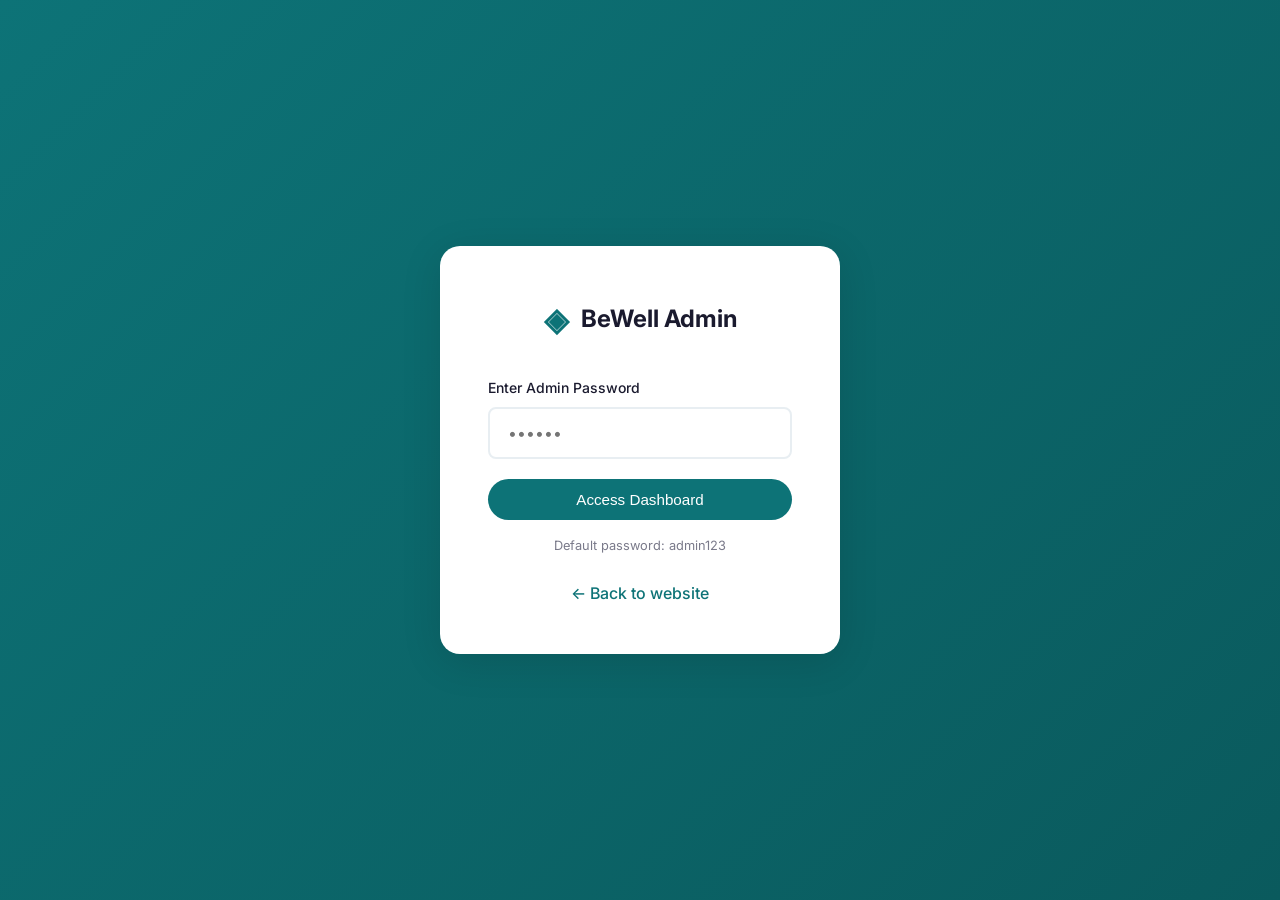
==== admin.html @ e69f6007 "Initial commit - BeWell website with events system" ====
<!DOCTYPE html>
<html lang="en">
<head>
    <meta charset="UTF-8">
    <meta name="viewport" content="width=device-width, initial-scale=1.0">
    <title>Admin | Event Manager - BeWell</title>
    <link rel="preconnect" href="https://fonts.googleapis.com">
    <link rel="preconnect" href="https://fonts.gstatic.com" crossorigin>
    <link href="https://fonts.googleapis.com/css2?family=Inter:wght@300;400;500;600;700&family=Playfair+Display:wght@400;500;600;700&display=swap" rel="stylesheet">
    <link rel="stylesheet" href="styles.css">
    <link rel="stylesheet" href="admin.css">
</head>
<body class="admin-body">
    <!-- Admin Login -->
    <div id="loginScreen" class="login-screen">
        <div class="login-container">
            <div class="login-logo">
                <span class="logo-icon">◈</span>
                <span class="logo-text">BeWell Admin</span>
            </div>
            <form id="loginForm" class="login-form">
                <div class="form-group">
                    <label for="adminPassword">Enter Admin Password</label>
                    <input type="password" id="adminPassword" name="password" placeholder="••••••" required>
                </div>
                <button type="submit" class="btn-primary btn-full">Access Dashboard</button>
            </form>
            <p class="login-hint">Default password: admin123</p>
            <a href="index.html" class="back-link">← Back to website</a>
        </div>
    </div>

    <!-- Admin Dashboard -->
    <div id="adminDashboard" class="admin-dashboard" style="display: none;">
        <!-- Admin Sidebar -->
        <aside class="admin-sidebar">
            <div class="admin-sidebar-header">
                <a href="index.html" class="admin-logo">
                    <span class="logo-icon">◈</span>
                    <span>BeWell Admin</span>
                </a>
            </div>
            <nav class="admin-nav">
                <a href="#" class="admin-nav-item active" data-section="events">
                    <span class="nav-icon">📅</span>
                    Events
                </a>
                <a href="#" class="admin-nav-item" data-section="bookings">
                    <span class="nav-icon">🎫</span>
                    Bookings
                </a>
                <a href="#" class="admin-nav-item" data-section="analytics">
                    <span class="nav-icon">📊</span>
                    Analytics
                </a>
                <a href="#" class="admin-nav-item" data-section="settings">
                    <span class="nav-icon">⚙️</span>
                    Settings
                </a>
            </nav>
            <div class="admin-sidebar-footer">
                <button id="logoutBtn" class="btn-logout">
                    <span>🚪</span> Logout
                </button>
            </div>
        </aside>

        <!-- Admin Main Content -->
        <main class="admin-main">
            <!-- Top Bar -->
            <header class="admin-header">
                <h1 id="pageTitle">Event Management</h1>
                <div class="admin-actions">
                    <a href="events.html" target="_blank" class="btn-secondary">View Public Events Page</a>
                    <button id="createEventBtn" class="btn-primary">+ Create New Event</button>
                </div>
            </header>

            <!-- Events Section -->
            <section id="eventsSection" class="admin-section active">
                <!-- Stats Cards -->
                <div class="admin-stats">
                    <div class="stat-card">
                        <span class="stat-label">Total Events</span>
                        <span id="totalEvents" class="stat-value">0</span>
                    </div>
                    <div class="stat-card">
                        <span class="stat-label">Active Events</span>
                        <span id="activeEvents" class="stat-value">0</span>
                    </div>
                    <div class="stat-card">
                        <span class="stat-label">Sold Out</span>
                        <span id="soldOutEvents" class="stat-value">0</span>
                    </div>
                    <div class="stat-card">
                        <span class="stat-label">Total Bookings</span>
                        <span id="totalBookings" class="stat-value">0</span>
                    </div>
                </div>

                <!-- Events Filter -->
                <div class="admin-filter-bar">
                    <div class="filter-group">
                        <select id="adminEventFilter">
                            <option value="all">All Events</option>
                            <option value="active">Active</option>
                            <option value="sold-out">Sold Out</option>
                            <option value="cancelled">Cancelled</option>
                        </select>
                    </div>
                    <div class="search-group">
                        <input type="text" id="adminEventSearch" placeholder="Search events...">
                    </div>
                </div>

                <!-- Events Table -->
                <div class="admin-table-container">
                    <table class="admin-table">
                        <thead>
                            <tr>
                                <th>Event</th>
                                <th>Date</th>
                                <th>Price</th>
                                <th>Spots</th>
                                <th>Status</th>
                                <th>Actions</th>
                            </tr>
                        </thead>
                        <tbody id="eventsTableBody">
                            <!-- Events loaded dynamically -->
                        </tbody>
                    </table>
                </div>
            </section>

            <!-- Bookings Section -->
            <section id="bookingsSection" class="admin-section">
                <div class="admin-table-container">
                    <table class="admin-table">
                        <thead>
                            <tr>
                                <th>Name</th>
                                <th>Event</th>
                                <th>Date</th>
                                <th>Spots</th>
                                <th>Contact</th>
                                <th>Status</th>
                            </tr>
                        </thead>
                        <tbody id="bookingsTableBody">
                            <tr>
                                <td colspan="6" class="empty-state">No bookings yet</td>
                            </tr>
                        </tbody>
                    </table>
                </div>
            </section>

            <!-- Analytics Section -->
            <section id="analyticsSection" class="admin-section">
                <div class="analytics-grid">
                    <div class="analytics-card">
                        <h3>Events by Month</h3>
                        <div id="monthlyChart" class="chart-placeholder">
                            <div class="bar-chart">
                                <div class="bar" style="height: 40%"><span>Mar</span></div>
                                <div class="bar" style="height: 70%"><span>Apr</span></div>
                                <div class="bar" style="height: 30%"><span>May</span></div>
                                <div class="bar" style="height: 50%"><span>Jun</span></div>
                            </div>
                        </div>
                    </div>
                    <div class="analytics-card">
                        <h3>Popular Event Types</h3>
                        <div class="popular-types">
                            <div class="type-item">
                                <span class="type-name">Workshops</span>
                                <span class="type-bar" style="width: 75%"></span>
                                <span class="type-value">75%</span>
                            </div>
                            <div class="type-item">
                                <span class="type-name">Ice Bath</span>
                                <span class="type-bar" style="width: 60%"></span>
                                <span class="type-value">60%</span>
                            </div>
                            <div class="type-item">
                                <span class="type-name">Corporate</span>
                                <span class="type-bar" style="width: 40%"></span>
                                <span class="type-value">40%</span>
                            </div>
                            <div class="type-item">
                                <span class="type-name">Breathwork</span>
                                <span class="type-bar" style="width: 55%"></span>
                                <span class="type-value">55%</span>
                            </div>
                        </div>
                    </div>
                </div>
            </section>

            <!-- Settings Section -->
            <section id="settingsSection" class="admin-section">
                <div class="settings-form">
                    <h3>Admin Settings</h3>
                    <div class="form-group">
                        <label for="adminEmail">Notification Email</label>
                        <input type="email" id="adminEmail" value="terry@bewell.com">
                    </div>
                    <div class="form-group">
                        <label for="newPassword">Change Password</label>
                        <input type="password" id="newPassword" placeholder="Enter new password">
                    </div>
                    <div class="form-group">
                        <label class="checkbox-label">
                            <input type="checkbox" checked>
                            Email notifications for new bookings
                        </label>
                    </div>
                    <div class="form-group">
                        <label class="checkbox-label">
                            <input type="checkbox" checked>
                            Email notifications when event sells out
                        </label>
                    </div>
                    <button class="btn-primary">Save Settings</button>
                </div>
            </section>
        </main>
    </div>

    <!-- Create/Edit Event Modal -->
    <div id="eventModal" class="modal admin-modal">
        <div class="modal-content modal-xlarge">
            <div class="modal-header">
                <h2 id="modalTitle">Create New Event</h2>
                <button class="modal-close" onclick="closeEventModal()">&times;</button>
            </div>
            <form id="eventForm" class="event-form">
                <input type="hidden" id="eventId" name="eventId">
                
                <div class="form-grid">
                    <div class="form-col">
                        <div class="form-group">
                            <label for="eventTitle">Event Title *</label>
                            <input type="text" id="eventTitle" name="title" required placeholder="e.g., Wim Hof Method Workshop">
                        </div>
                        
                        <div class="form-row">
                            <div class="form-group">
                                <label for="eventDateInput">Date *</label>
                                <input type="date" id="eventDateInput" name="date" required>
                            </div>
                            <div class="form-group">
                                <label for="eventTimeInput">Time *</label>
                                <input type="time" id="eventTimeInput" name="time" required>
                            </div>
                        </div>

                        <div class="form-group">
                            <label for="eventDuration">Duration *</label>
                            <input type="text" id="eventDuration" name="duration" required placeholder="e.g., 3 hours">
                        </div>

                        <div class="form-group">
                            <label for="eventLocation">Location *</label>
                            <input type="text" id="eventLocation" name="location" required placeholder="Full address">
                        </div>

                        <div class="form-row">
                            <div class="form-group">
                                <label for="eventPrice">Price ($) *</label>
                                <input type="number" id="eventPrice" name="price" min="0" required>
                            </div>
                            <div class="form-group">
                                <label for="eventCapacity">Capacity *</label>
                                <input type="number" id="eventCapacity" name="capacity" min="1" required>
                            </div>
                        </div>
                    </div>

                    <div class="form-col">
                        <div class="form-group">
                            <label for="eventShortDesc">Short Description</label>
                            <input type="text" id="eventShortDesc" name="shortDescription" maxlength="150" placeholder="Brief summary for event cards">
                            <small>Max 150 characters, used on event listing page</small>
                        </div>

                        <div class="form-group">
                            <label for="eventDescription">Full Description *</label>
                            <textarea id="eventDescription" name="description" rows="6" required placeholder="Detailed event description..."></textarea>
                        </div>

                        <div class="form-group">
                            <label>Event Image</label>
                            <div class="image-upload">
                                <input type="file" id="eventImageInput" accept="image/*" hidden>
                                <div id="imagePreview" class="image-preview">
                                    <span class="preview-placeholder">📷 Click to upload image</span>
                                </div>
                                <button type="button" class="btn-secondary" onclick="document.getElementById('eventImageInput').click()">Choose Image</button>
                                <small>Or enter image URL:</small>
                                <input type="url" id="eventImageUrl" name="image" placeholder="https://example.com/image.jpg">
                            </div>
                        </div>
                    </div>
                </div>

                <div class="form-row">
                    <div class="form-group">
                        <label>Event Tags</label>
                        <div class="tags-selector">
                            <label class="tag-checkbox"><input type="checkbox" name="tags" value="workshop"> Workshop</label>
                            <label class="tag-checkbox"><input type="checkbox" name="tags" value="breathwork"> Breathwork</label>
                            <label class="tag-checkbox"><input type="checkbox" name="tags" value="ice-bath"> Ice Bath</label>
                            <label class="tag-checkbox"><input type="checkbox" name="tags" value="corporate"> Corporate</label>
                            <label class="tag-checkbox"><input type="checkbox" name="tags" value="advanced"> Advanced</label>
                            <label class="tag-checkbox"><input type="checkbox" name="tags" value="fundamentals"> Fundamentals</label>
                            <label class="tag-checkbox"><input type="checkbox" name="tags" value="morning"> Morning</label>
                            <label class="tag-checkbox"><input type="checkbox" name="tags" value="ceremony"> Ceremony</label>
                        </div>
                    </div>
                </div>

                <div class="form-row">
                    <div class="form-group">
                        <label class="checkbox-label">
                            <input type="checkbox" id="eventFeatured" name="featured">
                            Feature this event on homepage
                        </label>
                    </div>
                </div>

                <div class="modal-actions">
                    <button type="button" class="btn-secondary" onclick="closeEventModal()">Cancel</button>
                    <button type="submit" class="btn-primary">Save Event</button>
                </div>
            </form>
        </div>
    </div>

    <!-- Delete Confirmation Modal -->
    <div id="deleteModal" class="modal">
        <div class="modal-content modal-small">
            <h3>Delete Event?</h3>
            <p>Are you sure you want to delete this event? This action cannot be undone.</p>
            <div class="modal-actions">
                <button class="btn-secondary" onclick="closeDeleteModal()">Cancel</button>
                <button id="confirmDelete" class="btn-danger">Delete</button>
            </div>
        </div>
    </div>

    <!-- Toast Notifications -->
    <div id="toastContainer" class="toast-container"></div>

    <script src="admin.js"></script>
</body>
</html>
---- styles.css ----
/* ========================================
   BeWell - Breathwork & Ice Bath Website
   Modern, Clean Styles
   ======================================== */

/* CSS Variables */
:root {
    --primary-color: #0d7377;
    --primary-dark: #0a5a5d;
    --primary-light: #14a085;
    --secondary-color: #32e0c4;
    --accent-color: #ff6b6b;
    --text-dark: #1a1a2e;
    --text-medium: #4a4a5a;
    --text-light: #7a7a8a;
    --bg-white: #ffffff;
    --bg-light: #f8fafb;
    --bg-cream: #faf9f7;
    --border-light: #e8eef2;
    --shadow-sm: 0 2px 8px rgba(0, 0, 0, 0.06);
    --shadow-md: 0 4px 20px rgba(0, 0, 0, 0.08);
    --shadow-lg: 0 8px 40px rgba(0, 0, 0, 0.12);
    --radius-sm: 8px;
    --radius-md: 12px;
    --radius-lg: 20px;
    --transition: all 0.3s cubic-bezier(0.4, 0, 0.2, 1);
}

/* Reset & Base */
*, *::before, *::after {
    box-sizing: border-box;
    margin: 0;
    padding: 0;
}

html {
    scroll-behavior: smooth;
}

body {
    font-family: 'Inter', -apple-system, BlinkMacSystemFont, sans-serif;
    color: var(--text-dark);
    line-height: 1.6;
    background: var(--bg-white);
    overflow-x: hidden;
}

h1, h2, h3, h4, h5, h6 {
    font-family: 'Playfair Display', serif;
    font-weight: 600;
    line-height: 1.2;
}

a {
    text-decoration: none;
    color: inherit;
}

ul {
    list-style: none;
}

img {
    max-width: 100%;
    height: auto;
}

.container {
    max-width: 1200px;
    margin: 0 auto;
    padding: 0 24px;
}

/* Buttons */
.btn-primary, .btn-secondary {
    display: inline-flex;
    align-items: center;
    justify-content: center;
    padding: 12px 28px;
    border-radius: 50px;
    font-weight: 500;
    font-size: 0.95rem;
    transition: var(--transition);
    cursor: pointer;
    border: none;
}

.btn-primary {
    background: var(--primary-color);
    color: white;
}

.btn-primary:hover {
    background: var(--primary-dark);
    transform: translateY(-2px);
    box-shadow: var(--shadow-md);
}

.btn-secondary {
    background: transparent;
    color: var(--text-dark);
    border: 2px solid var(--border-light);
}

.btn-secondary:hover {
    border-color: var(--primary-color);
    color: var(--primary-color);
}

.btn-large {
    padding: 16px 36px;
    font-size: 1rem;
}

.btn-full {
    width: 100%;
}

/* Section Styles */
.section-tag {
    display: inline-block;
    color: var(--primary-color);
    font-size: 0.875rem;
    font-weight: 600;
    text-transform: uppercase;
    letter-spacing: 1.5px;
    margin-bottom: 12px;
}

.section-title {
    font-size: 2.75rem;
    color: var(--text-dark);
    margin-bottom: 16px;
}

.section-subtitle {
    font-size: 1.125rem;
    color: var(--text-medium);
    max-width: 600px;
}

.section-header {
    text-align: center;
    margin-bottom: 60px;
}

/* ========================================
   Navigation
   ======================================== */
.navbar {
    position: fixed;
    top: 0;
    left: 0;
    right: 0;
    z-index: 1000;
    background: rgba(255, 255, 255, 0.95);
    backdrop-filter: blur(10px);
    border-bottom: 1px solid var(--border-light);
    transition: var(--transition);
}

.navbar .container {
    display: flex;
    align-items: center;
    justify-content: space-between;
    height: 80px;
}

.logo {
    display: flex;
    align-items: center;
    gap: 10px;
    font-weight: 700;
    font-size: 1.5rem;
    color: var(--text-dark);
}

.logo-icon {
    color: var(--primary-color);
    font-size: 1.75rem;
}

.nav-links {
    display: flex;
    align-items: center;
    gap: 40px;
}

.nav-links a {
    color: var(--text-medium);
    font-weight: 500;
    transition: var(--transition);
    position: relative;
}

.nav-links a:not(.btn-primary)::after {
    content: '';
    position: absolute;
    bottom: -4px;
    left: 0;
    width: 0;
    height: 2px;
    background: var(--primary-color);
    transition: var(--transition);
}

.nav-links a:not(.btn-primary):hover {
    color: var(--primary-color);
}

.nav-links a:not(.btn-primary):hover::after {
    width: 100%;
}

.mobile-menu-btn {
    display: none;
    flex-direction: column;
    gap: 5px;
    background: none;
    border: none;
    cursor: pointer;
    padding: 5px;
}

.mobile-menu-btn span {
    display: block;
    width: 25px;
    height: 2px;
    background: var(--text-dark);
    transition: var(--transition);
}

/* ========================================
   Hero Section
   ======================================== */
.hero {
    position: relative;
    min-height: 100vh;
    display: flex;
    align-items: center;
    overflow: hidden;
    background: linear-gradient(135deg, #f8fafb 0%, #e8f4f8 50%, #f0f7f5 100%);
}

.hero-bg {
    position: absolute;
    inset: 0;
    overflow: hidden;
}

.gradient-overlay {
    position: absolute;
    inset: 0;
    background: radial-gradient(ellipse at 30% 50%, rgba(13, 115, 119, 0.08) 0%, transparent 50%),
                radial-gradient(ellipse at 70% 30%, rgba(50, 224, 196, 0.1) 0%, transparent 50%);
}

.floating-shapes {
    position: absolute;
    inset: 0;
}

.shape {
    position: absolute;
    border-radius: 50%;
    filter: blur(60px);
    opacity: 0.4;
    animation: float 20s ease-in-out infinite;
}

.shape-1 {
    width: 400px;
    height: 400px;
    background: var(--secondary-color);
    top: -100px;
    right: -100px;
    animation-delay: 0s;
}

.shape-2 {
    width: 300px;
    height: 300px;
    background: var(--primary-color);
    bottom: -50px;
    left: -50px;
    animation-delay: -5s;
}

.shape-3 {
    width: 200px;
    height: 200px;
    background: linear-gradient(135deg, var(--secondary-color), var(--primary-color));
    top: 50%;
    right: 20%;
    animation-delay: -10s;
}

@keyframes float {
    0%, 100% { transform: translate(0, 0) scale(1); }
    25% { transform: translate(30px, -30px) scale(1.05); }
    50% { transform: translate(-20px, 20px) scale(0.95); }
    75% { transform: translate(20px, 30px) scale(1.02); }
}

.hero .container {
    position: relative;
    z-index: 1;
}

.hero-content {
    max-width: 700px;
    padding-top: 80px;
}

.hero-tagline {
    color: var(--primary-color);
    font-weight: 600;
    font-size: 0.875rem;
    text-transform: uppercase;
    letter-spacing: 2px;
    margin-bottom: 20px;
}

.hero-title {
    font-size: clamp(2.5rem, 6vw, 4.5rem);
    line-height: 1.1;
    margin-bottom: 24px;
    color: var(--text-dark);
}

.hero-title .highlight {
    color: var(--primary-color);
    position: relative;
}

.hero-title .highlight::after {
    content: '';
    position: absolute;
    bottom: 5px;
    left: 0;
    width: 100%;
    height: 12px;
    background: rgba(50, 224, 196, 0.3);
    z-index: -1;
}

.hero-description {
    font-size: 1.25rem;
    color: var(--text-medium);
    margin-bottom: 40px;
    line-height: 1.7;
}

.hero-cta {
    display: flex;
    gap: 16px;
    margin-bottom: 60px;
    flex-wrap: wrap;
}

.hero-stats {
    display: flex;
    gap: 60px;
}

.stat {
    display: flex;
    flex-direction: column;
}

.stat-number {
    font-size: 2.5rem;
    font-weight: 700;
    color: var(--primary-color);
    font-family: 'Playfair Display', serif;
}

.stat-label {
    font-size: 0.875rem;
    color: var(--text-light);
    font-weight: 500;
}

.scroll-indicator {
    position: absolute;
    bottom: 40px;
    left: 50%;
    transform: translateX(-50%);
    display: flex;
    flex-direction: column;
    align-items: center;
    gap: 12px;
    color: var(--text-light);
    font-size: 0.875rem;
    animation: bounce 2s infinite;
}

.scroll-arrow {
    width: 24px;
    height: 24px;
    border-right: 2px solid var(--primary-color);
    border-bottom: 2px solid var(--primary-color);
    transform: rotate(45deg);
}

@keyframes bounce {
    0%, 20%, 50%, 80%, 100% { transform: translateX(-50%) translateY(0); }
    40% { transform: translateX(-50%) translateY(-10px); }
    60% { transform: translateX(-50%) translateY(-5px); }
}

/* ========================================
   About Section
   ======================================== */
.about {
    padding: 120px 0;
    background: var(--bg-white);
}

.about-grid {
    display: grid;
    grid-template-columns: 1fr 1fr;
    gap: 80px;
    align-items: center;
}

.about-image {
    position: relative;
}

.image-frame {
    position: relative;
}

.placeholder-image {
    background: linear-gradient(135deg, #e8f4f8 0%, #d0e8e4 100%);
    border-radius: var(--radius-lg);
    aspect-ratio: 4/5;
    display: flex;
    align-items: center;
    justify-content: center;
    box-shadow: var(--shadow-lg);
}

.placeholder-content {
    display: flex;
    flex-direction: column;
    align-items: center;
    gap: 12px;
    color: var(--primary-color);
}

.placeholder-icon {
    font-size: 5rem;
    opacity: 0.5;
}

.placeholder-content span:last-child {
    font-size: 1.5rem;
    font-weight: 600;
    font-family: 'Playfair Display', serif;
}

.experience-badge {
    position: absolute;
    bottom: -20px;
    right: -20px;
    background: var(--primary-color);
    color: white;
    padding: 24px 32px;
    border-radius: var(--radius-md);
    text-align: center;
    box-shadow: var(--shadow-md);
}

.badge-number {
    display: block;
    font-size: 2.5rem;
    font-weight: 700;
    line-height: 1;
}

.badge-text {
    font-size: 0.875rem;
    opacity: 0.9;
}

.about-content {
    padding-left: 20px;
}

.about-text {
    font-size: 1.125rem;
    color: var(--text-medium);
    margin-bottom: 24px;
    line-height: 1.8;
}

.credentials {
    margin-top: 40px;
    display: flex;
    flex-direction: column;
    gap: 16px;
}

.credential {
    display: flex;
    align-items: center;
    gap: 12px;
    font-size: 1rem;
    color: var(--text-dark);
}

.credential-icon {
    width: 28px;
    height: 28px;
    background: rgba(13, 115, 119, 0.1);
    color: var(--primary-color);
    border-radius: 50%;
    display: flex;
    align-items: center;
    justify-content: center;
    font-weight: 700;
    font-size: 0.875rem;
}

/* ========================================
   Services Section
   ======================================== */
.services {
    padding: 120px 0;
    background: var(--bg-light);
}

.services-grid {
    display: grid;
    grid-template-columns: repeat(2, 1fr);
    gap: 40px;
}

.service-card {
    background: var(--bg-white);
    border-radius: var(--radius-lg);
    padding: 48px;
    box-shadow: var(--shadow-sm);
    transition: var(--transition);
    border: 1px solid var(--border-light);
}

.service-card:hover {
    transform: translateY(-8px);
    box-shadow: var(--shadow-lg);
}

.service-card.featured {
    border-color: var(--primary-color);
    position: relative;
}

.service-card.featured::before {
    content: 'Most Popular';
    position: absolute;
    top: -12px;
    right: 24px;
    background: var(--primary-color);
    color: white;
    padding: 6px 16px;
    border-radius: 20px;
    font-size: 0.75rem;
    font-weight: 600;
    text-transform: uppercase;
    letter-spacing: 1px;
}

.service-icon {
    width: 80px;
    height: 80px;
    background: rgba(13, 115, 119, 0.1);
    border-radius: var(--radius-md);
    display: flex;
    align-items: center;
    justify-content: center;
    margin-bottom: 28px;
    color: var(--primary-color);
}

.service-icon svg {
    width: 40px;
    height: 40px;
}

.service-icon.ice {
    background: rgba(50, 224, 196, 0.15);
}

.service-title {
    font-size: 1.75rem;
    margin-bottom: 16px;
    color: var(--text-dark);
}

.service-description {
    color: var(--text-medium);
    margin-bottom: 24px;
    line-height: 1.7;
}

.service-features {
    margin-bottom: 32px;
}

.service-features li {
    padding: 8px 0;
    color: var(--text-medium);
    padding-left: 24px;
    position: relative;
}

.service-features li::before {
    content: '✓';
    position: absolute;
    left: 0;
    color: var(--primary-color);
    font-weight: 700;
}

.service-link {
    color: var(--primary-color);
    font-weight: 600;
    display: inline-flex;
    align-items: center;
    gap: 8px;
    transition: var(--transition);
}

.service-link:hover {
    gap: 12px;
}

/* ========================================
   Benefits Section
   ======================================== */
.benefits {
    padding: 120px 0;
    background: var(--bg-white);
}

.benefits-grid {
    display: grid;
    grid-template-columns: repeat(3, 1fr);
    gap: 32px;
}

.benefit-card {
    background: var(--bg-light);
    border-radius: var(--radius-lg);
    padding: 40px;
    text-align: center;
    transition: var(--transition);
    border: 1px solid transparent;
}

.benefit-card:hover {
    background: var(--bg-white);
    border-color: var(--border-light);
    box-shadow: var(--shadow-md);
    transform: translateY(-4px);
}

.benefit-icon {
    width: 72px;
    height: 72px;
    background: var(--bg-white);
    border-radius: 50%;
    display: flex;
    align-items: center;
    justify-content: center;
    margin: 0 auto 24px;
    color: var(--primary-color);
    box-shadow: var(--shadow-sm);
}

.benefit-icon svg {
    width: 32px;
    height: 32px;
}

.benefit-card h3 {
    font-size: 1.25rem;
    margin-bottom: 12px;
    color: var(--text-dark);
}

.benefit-card p {
    color: var(--text-medium);
    font-size: 0.95rem;
    line-height: 1.6;
}

/* ========================================
   Process Section
   ======================================== */
.process {
    padding: 120px 0;
    background: linear-gradient(180deg, var(--bg-light) 0%, var(--bg-white) 100%);
}

.process-steps {
    display: grid;
    grid-template-columns: repeat(4, 1fr);
    gap: 40px;
    position: relative;
}

.process-steps::before {
    content: '';
    position: absolute;
    top: 40px;
    left: 80px;
    right: 80px;
    height: 2px;
    background: linear-gradient(90deg, var(--border-light) 0%, var(--primary-color) 50%, var(--border-light) 100%);
    z-index: 0;
}

.process-step {
    position: relative;
    z-index: 1;
    text-align: center;
}

.step-number {
    width: 80px;
    height: 80px;
    background: var(--bg-white);
    border: 3px solid var(--primary-color);
    border-radius: 50%;
    display: flex;
    align-items: center;
    justify-content: center;
    font-size: 1.5rem;
    font-weight: 700;
    color: var(--primary-color);
    margin: 0 auto 24px;
    font-family: 'Playfair Display', serif;
}

.step-content h3 {
    font-size: 1.25rem;
    margin-bottom: 12px;
    color: var(--text-dark);
}

.step-content p {
    color: var(--text-medium);
    font-size: 0.95rem;
    line-height: 1.6;
}

/* ========================================
   Testimonials Section
   ======================================== */
.testimonials {
    padding: 120px 0;
    background: var(--bg-cream);
}

.testimonials-grid {
    display: grid;
    grid-template-columns: repeat(3, 1fr);
    gap: 32px;
}

.testimonial-card {
    background: var(--bg-white);
    border-radius: var(--radius-lg);
    padding: 40px;
    box-shadow: var(--shadow-sm);
    transition: var(--transition);
}

.testimonial-card:hover {
    box-shadow: var(--shadow-md);
    transform: translateY(-4px);
}

.testimonial-rating {
    color: #ffc107;
    font-size: 1.25rem;
    margin-bottom: 20px;
    letter-spacing: 2px;
}

.testimonial-text {
    font-size: 1.05rem;
    color: var(--text-medium);
    line-height: 1.8;
    margin-bottom: 28px;
    font-style: italic;
}

.testimonial-author {
    display: flex;
    align-items: center;
    gap: 16px;
}

.author-avatar {
    width: 52px;
    height: 52px;
    background: linear-gradient(135deg, var(--primary-color), var(--primary-light));
    border-radius: 50%;
    display: flex;
    align-items: center;
    justify-content: center;
    color: white;
    font-weight: 600;
    font-size: 1rem;
}

.author-info {
    display: flex;
    flex-direction: column;
}

.author-name {
    font-weight: 600;
    color: var(--text-dark);
}

.author-title {
    font-size: 0.875rem;
    color: var(--text-light);
}

/* ========================================
   CTA Section
   ======================================== */
.cta-section {
    padding: 100px 0;
    background: linear-gradient(135deg, var(--primary-color) 0%, var(--primary-dark) 100%);
    position: relative;
    overflow: hidden;
}

.cta-section::before {
    content: '';
    position: absolute;
    inset: 0;
    background: url("data:image/svg+xml,%3Csvg width='60' height='60' viewBox='0 0 60 60' xmlns='http://www.w3.org/2000/svg'%3E%3Cg fill='none' fill-rule='evenodd'%3E%3Cg fill='%23ffffff' fill-opacity='0.05'%3E%3Cpath d='M36 34v-4h-2v4h-4v2h4v4h2v-4h4v-2h-4zm0-30V0h-2v4h-4v2h4v4h2V6h4V4h-4zM6 34v-4H4v4H0v2h4v4h2v-4h4v-2H6zM6 4V0H4v4H0v2h4v4h2V6h4V4H6z'/%3E%3C/g%3E%3C/g%3E%3C/svg%3E");
    opacity: 0.3;
}

.cta-content {
    text-align: center;
    position: relative;
    z-index: 1;
}

.cta-content h2 {
    font-size: 2.75rem;
    color: white;
    margin-bottom: 20px;
}

.cta-content p {
    font-size: 1.25rem;
    color: rgba(255, 255, 255, 0.85);
    margin-bottom: 40px;
    max-width: 600px;
    margin-left: auto;
    margin-right: auto;
}

.cta-content .btn-primary {
    background: white;
    color: var(--primary-color);
}

.cta-content .btn-primary:hover {
    background: var(--secondary-color);
    color: var(--text-dark);
}

/* ========================================
   Contact Section
   ======================================== */
.contact {
    padding: 120px 0;
    background: var(--bg-white);
}

.contact-grid {
    display: grid;
    grid-template-columns: 1fr 1.2fr;
    gap: 80px;
}

.contact-description {
    font-size: 1.125rem;
    color: var(--text-medium);
    margin: 24px 0 40px;
    line-height: 1.7;
}

.contact-details {
    display: flex;
    flex-direction: column;
    gap: 28px;
}

.contact-item {
    display: flex;
    align-items: flex-start;
    gap: 16px;
}

.contact-icon {
    font-size: 1.5rem;
    width: 48px;
    height: 48px;
    background: rgba(13, 115, 119, 0.1);
    border-radius: var(--radius-sm);
    display: flex;
    align-items: center;
    justify-content: center;
}

.contact-label {
    display: block;
    font-size: 0.875rem;
    color: var(--text-light);
    margin-bottom: 4px;
}

.contact-value {
    display: block;
    font-weight: 500;
    color: var(--text-dark);
    line-height: 1.5;
}

/* Contact Form */
.contact-form-wrapper {
    background: var(--bg-light);
    border-radius: var(--radius-lg);
    padding: 48px;
}

.form-row {
    display: grid;
    grid-template-columns: 1fr 1fr;
    gap: 20px;
}

.form-group {
    margin-bottom: 24px;
}

.form-group label {
    display: block;
    font-size: 0.875rem;
    font-weight: 500;
    color: var(--text-dark);
    margin-bottom: 8px;
}

.form-group input,
.form-group select,
.form-group textarea {
    width: 100%;
    padding: 14px 18px;
    border: 1px solid var(--border-light);
    border-radius: var(--radius-sm);
    font-size: 1rem;
    font-family: inherit;
    background: var(--bg-white);
    transition: var(--transition);
}

.form-group input:focus,
.form-group select:focus,
.form-group textarea:focus {
    outline: none;
    border-color: var(--primary-color);
    box-shadow: 0 0 0 3px rgba(13, 115, 119, 0.1);
}

.form-group textarea {
    resize: vertical;
    min-height: 120px;
}

/* ========================================
   Footer
   ======================================== */
.footer {
    background: var(--text-dark);
    color: white;
    padding: 80px 0 0;
}

.footer-grid {
    display: grid;
    grid-template-columns: 2fr 1fr 1fr 1fr;
    gap: 60px;
    padding-bottom: 60px;
    border-bottom: 1px solid rgba(255, 255, 255, 0.1);
}

.footer-logo {
    display: flex;
    align-items: center;
    gap: 10px;
    font-size: 1.5rem;
    font-weight: 700;
    color: white;
    margin-bottom: 20px;
}

.footer-logo .logo-icon {
    color: var(--secondary-color);
}

.footer-tagline {
    color: rgba(255, 255, 255, 0.7);
    line-height: 1.7;
    margin-bottom: 28px;
}

.social-links {
    display: flex;
    gap: 16px;
}

.social-link {
    width: 44px;
    height: 44px;
    background: rgba(255, 255, 255, 0.1);
    border-radius: 50%;
    display: flex;
    align-items: center;
    justify-content: center;
    transition: var(--transition);
}

.social-link:hover {
    background: var(--primary-color);
    transform: translateY(-3px);
}

.social-link svg {
    width: 20px;
    height: 20px;
}

.footer-links h4 {
    font-size: 1rem;
    font-weight: 600;
    margin-bottom: 24px;
    color: white;
}

.footer-links ul {
    display: flex;
    flex-direction: column;
    gap: 14px;
}

.footer-links a,
.footer-links li {
    color: rgba(255, 255, 255, 0.7);
    font-size: 0.95rem;
    transition: var(--transition);
}

.footer-links a:hover {
    color: var(--secondary-color);
}

.footer-bottom {
    display: flex;
    align-items: center;
    justify-content: space-between;
    padding: 28px 0;
    font-size: 0.875rem;
    color: rgba(255, 255, 255, 0.5);
}

.footer-legal {
    display: flex;
    gap: 28px;
}

.footer-legal a {
    color: rgba(255, 255, 255, 0.5);
    transition: var(--transition);
}

.footer-legal a:hover {
    color: white;
}

/* ========================================
   Modal
   ======================================== */
.modal {
    position: fixed;
    inset: 0;
    background: rgba(0, 0, 0, 0.5);
    display: flex;
    align-items: center;
    justify-content: center;
    z-index: 2000;
    opacity: 0;
    visibility: hidden;
    transition: var(--transition);
    backdrop-filter: blur(4px);
}

.modal.active {
    opacity: 1;
    visibility: visible;
}

.modal-content {
    background: white;
    border-radius: var(--radius-lg);
    padding: 48px;
    text-align: center;
    max-width: 420px;
    width: 90%;
    transform: scale(0.9);
    transition: var(--transition);
}

.modal.active .modal-content {
    transform: scale(1);
}

.modal-icon {
    width: 72px;
    height: 72px;
    background: rgba(13, 115, 119, 0.1);
    border-radius: 50%;
    display: flex;
    align-items: center;
    justify-content: center;
    margin: 0 auto 24px;
    color: var(--primary-color);
    font-size: 2rem;
    font-weight: 700;
}

.modal-content h3 {
    font-size: 1.5rem;
    margin-bottom: 12px;
    color: var(--text-dark);
}

.modal-content p {
    color: var(--text-medium);
    margin-bottom: 28px;
}

/* ========================================
   Upcoming Events Section (Homepage)
   ======================================== */
.upcoming-events {
    padding: 120px 0;
    background: var(--bg-white);
}

.upcoming-events .events-grid {
    display: grid;
    grid-template-columns: repeat(3, 1fr);
    gap: 32px;
    margin-bottom: 48px;
}

.upcoming-events .event-card {
    background: var(--bg-light);
    border-radius: var(--radius-lg);
    overflow: hidden;
    box-shadow: var(--shadow-sm);
    transition: var(--transition);
}

.upcoming-events .event-card:hover {
    transform: translateY(-8px);
    box-shadow: var(--shadow-lg);
}

.upcoming-events .event-card-image {
    height: 180px;
    overflow: hidden;
}

.upcoming-events .event-card-image img {
    width: 100%;
    height: 100%;
    object-fit: cover;
    transition: transform 0.5s ease;
}

.upcoming-events .event-card:hover .event-card-image img {
    transform: scale(1.05);
}

.upcoming-events .event-card-content {
    padding: 24px;
}

.upcoming-events .event-card-date {
    color: var(--primary-color);
    font-weight: 600;
    font-size: 0.875rem;
    margin-bottom: 12px;
}

.upcoming-events .event-card-title {
    font-size: 1.15rem;
    margin-bottom: 12px;
    color: var(--text-dark);
}

.upcoming-events .event-card-description {
    color: var(--text-medium);
    font-size: 0.9rem;
    line-height: 1.6;
    margin-bottom: 16px;
}

.upcoming-events .event-card-footer {
    display: flex;
    align-items: center;
    justify-content: space-between;
}

.upcoming-events .event-card-price {
    font-size: 1.25rem;
    font-weight: 700;
    color: var(--text-dark);
}

.events-cta {
    text-align: center;
}

/* ========================================
   Responsive Design
   ======================================== */
@media (max-width: 1024px) {
    .about-grid,
    .contact-grid {
        grid-template-columns: 1fr;
        gap: 60px;
    }
    
    .about-image {
        max-width: 500px;
        margin: 0 auto;
    }
    
    .about-content {
        padding-left: 0;
        text-align: center;
    }
    
    .credentials {
        align-items: center;
    }
    
    .process-steps {
        grid-template-columns: repeat(2, 1fr);
    }
    
    .process-steps::before {
        display: none;
    }
    
    .footer-grid {
        grid-template-columns: repeat(2, 1fr);
    }
}

@media (max-width: 1024px) {
    .upcoming-events .events-grid {
        grid-template-columns: repeat(2, 1fr);
    }
}

@media (max-width: 768px) {
    .upcoming-events .events-grid {
        grid-template-columns: 1fr;
    }
    
    .nav-links {
        position: fixed;
        top: 80px;
        left: 0;
        right: 0;
        background: var(--bg-white);
        flex-direction: column;
        padding: 32px;
        gap: 24px;
        border-bottom: 1px solid var(--border-light);
        transform: translateY(-150%);
        transition: var(--transition);
        box-shadow: var(--shadow-lg);
    }
    
    .nav-links.active {
        transform: translateY(0);
    }
    
    .mobile-menu-btn {
        display: flex;
    }
    
    .mobile-menu-btn.active span:first-child {
        transform: rotate(45deg) translate(5px, 5px);
    }
    
    .mobile-menu-btn.active span:nth-child(2) {
        opacity: 0;
    }
    
    .mobile-menu-btn.active span:last-child {
        transform: rotate(-45deg) translate(5px, -5px);
    }
    
    .hero-stats {
        gap: 32px;
    }
    
    .services-grid,
    .benefits-grid,
    .testimonials-grid {
        grid-template-columns: 1fr;
    }
    
    .process-steps {
        grid-template-columns: 1fr;
        gap: 40px;
    }
    
    .process-step {
        text-align: left;
        display: flex;
        gap: 24px;
    }
    
    .step-number {
        margin: 0;
        flex-shrink: 0;
    }
    
    .section-title {
        font-size: 2rem;
    }
    
    .cta-content h2 {
        font-size: 2rem;
    }
    
    .footer-grid {
        grid-template-columns: 1fr;
        gap: 40px;
    }
    
    .footer-bottom {
        flex-direction: column;
        gap: 16px;
        text-align: center;
    }
}

@media (max-width: 480px) {
    .container {
        padding: 0 16px;
    }
    
    .hero-cta {
        flex-direction: column;
    }
    
    .hero-cta .btn-primary,
    .hero-cta .btn-secondary {
        width: 100%;
    }
    
    .hero-stats {
        flex-direction: column;
        gap: 24px;
        text-align: center;
    }
    
    .stat {
        align-items: center;
    }
    
    .form-row {
        grid-template-columns: 1fr;
    }
    
    .contact-form-wrapper {
        padding: 32px 24px;
    }
    
    .experience-badge {
        right: 0;
        padding: 16px 24px;
    }
    
    .service-card {
        padding: 32px 24px;
    }
}
---- admin.css ----
/* ========================================
   Admin Dashboard Styles
   ======================================== */

.admin-body {
    font-family: 'Inter', sans-serif;
    background: #f5f7fa;
    min-height: 100vh;
}

/* Login Screen */
.login-screen {
    min-height: 100vh;
    display: flex;
    align-items: center;
    justify-content: center;
    background: linear-gradient(135deg, var(--primary-color) 0%, var(--primary-dark) 100%);
}

.login-container {
    background: white;
    padding: 48px;
    border-radius: var(--radius-lg);
    width: 100%;
    max-width: 400px;
    box-shadow: var(--shadow-lg);
}

.login-logo {
    display: flex;
    align-items: center;
    justify-content: center;
    gap: 12px;
    font-size: 1.5rem;
    font-weight: 700;
    color: var(--text-dark);
    margin-bottom: 32px;
}

.login-logo .logo-icon {
    color: var(--primary-color);
    font-size: 2rem;
}

.login-form .form-group {
    margin-bottom: 20px;
}

.login-form label {
    display: block;
    font-size: 0.875rem;
    font-weight: 500;
    color: var(--text-dark);
    margin-bottom: 8px;
}

.login-form input {
    width: 100%;
    padding: 14px 18px;
    border: 2px solid var(--border-light);
    border-radius: var(--radius-sm);
    font-size: 1rem;
    transition: var(--transition);
}

.login-form input:focus {
    outline: none;
    border-color: var(--primary-color);
}

.login-hint {
    text-align: center;
    font-size: 0.8rem;
    color: var(--text-light);
    margin-top: 16px;
}

.back-link {
    display: block;
    text-align: center;
    margin-top: 24px;
    color: var(--primary-color);
    font-weight: 500;
}

/* Admin Dashboard */
.admin-dashboard {
    display: flex;
    min-height: 100vh;
}

/* Sidebar */
.admin-sidebar {
    width: 260px;
    background: var(--text-dark);
    color: white;
    display: flex;
    flex-direction: column;
    position: fixed;
    top: 0;
    left: 0;
    bottom: 0;
    z-index: 1000;
}

.admin-sidebar-header {
    padding: 24px;
    border-bottom: 1px solid rgba(255,255,255,0.1);
}

.admin-logo {
    display: flex;
    align-items: center;
    gap: 10px;
    color: white;
    font-size: 1.25rem;
    font-weight: 700;
}

.admin-logo .logo-icon {
    color: var(--secondary-color);
}

.admin-nav {
    flex: 1;
    padding: 24px 0;
}

.admin-nav-item {
    display: flex;
    align-items: center;
    gap: 12px;
    padding: 14px 24px;
    color: rgba(255,255,255,0.7);
    font-weight: 500;
    transition: var(--transition);
}

.admin-nav-item:hover,
.admin-nav-item.active {
    background: rgba(255,255,255,0.1);
    color: white;
}

.admin-nav-item .nav-icon {
    font-size: 1.25rem;
}

.admin-sidebar-footer {
    padding: 24px;
    border-top: 1px solid rgba(255,255,255,0.1);
}

.btn-logout {
    width: 100%;
    padding: 12px;
    background: rgba(255,255,255,0.1);
    border: none;
    border-radius: var(--radius-sm);
    color: white;
    font-weight: 500;
    cursor: pointer;
    display: flex;
    align-items: center;
    justify-content: center;
    gap: 8px;
    transition: var(--transition);
}

.btn-logout:hover {
    background: rgba(255,255,255,0.2);
}

/* Main Content */
.admin-main {
    flex: 1;
    margin-left: 260px;
    padding: 32px;
}

.admin-header {
    display: flex;
    align-items: center;
    justify-content: space-between;
    margin-bottom: 32px;
    padding-bottom: 24px;
    border-bottom: 1px solid var(--border-light);
}

.admin-header h1 {
    font-size: 1.75rem;
    color: var(--text-dark);
}

.admin-actions {
    display: flex;
    gap: 12px;
}

/* Admin Sections */
.admin-section {
    display: none;
}

.admin-section.active {
    display: block;
}

/* Stats Cards */
.admin-stats {
    display: grid;
    grid-template-columns: repeat(4, 1fr);
    gap: 24px;
    margin-bottom: 32px;
}

.stat-card {
    background: white;
    padding: 24px;
    border-radius: var(--radius-lg);
    box-shadow: var(--shadow-sm);
}

.stat-card .stat-label {
    display: block;
    font-size: 0.875rem;
    color: var(--text-light);
    margin-bottom: 8px;
}

.stat-card .stat-value {
    display: block;
    font-size: 2rem;
    font-weight: 700;
    color: var(--text-dark);
}

/* Filter Bar */
.admin-filter-bar {
    display: flex;
    gap: 16px;
    margin-bottom: 24px;
}

.admin-filter-bar select,
.admin-filter-bar input {
    padding: 10px 16px;
    border: 1px solid var(--border-light);
    border-radius: var(--radius-sm);
    font-size: 0.95rem;
}

.admin-filter-bar input {
    min-width: 280px;
}

/* Admin Table */
.admin-table-container {
    background: white;
    border-radius: var(--radius-lg);
    box-shadow: var(--shadow-sm);
    overflow: hidden;
}

.admin-table {
    width: 100%;
    border-collapse: collapse;
}

.admin-table th,
.admin-table td {
    padding: 16px 20px;
    text-align: left;
}

.admin-table th {
    background: var(--bg-light);
    font-weight: 600;
    color: var(--text-dark);
    font-size: 0.875rem;
    text-transform: uppercase;
    letter-spacing: 0.5px;
}

.admin-table tbody tr {
    border-bottom: 1px solid var(--border-light);
    transition: var(--transition);
}

.admin-table tbody tr:hover {
    background: var(--bg-light);
}

.admin-table tbody tr:last-child {
    border-bottom: none;
}

/* Event Cell */
.event-cell {
    display: flex;
    align-items: center;
    gap: 12px;
}

.event-cell-image {
    width: 48px;
    height: 48px;
    border-radius: var(--radius-sm);
    object-fit: cover;
}

.event-cell-info h4 {
    font-size: 0.95rem;
    font-weight: 600;
    color: var(--text-dark);
    margin-bottom: 4px;
}

.event-cell-info span {
    font-size: 0.8rem;
    color: var(--text-light);
}

/* Status Badge */
.status-badge {
    display: inline-block;
    padding: 6px 12px;
    border-radius: 20px;
    font-size: 0.75rem;
    font-weight: 600;
    text-transform: uppercase;
}

.status-badge.active {
    background: rgba(13, 115, 119, 0.1);
    color: var(--primary-color);
}

.status-badge.sold-out {
    background: rgba(255, 107, 107, 0.1);
    color: var(--accent-color);
}

.status-badge.cancelled {
    background: rgba(100, 100, 100, 0.1);
    color: #666;
}

/* Action Buttons */
.action-btns {
    display: flex;
    gap: 8px;
}

.btn-icon {
    width: 36px;
    height: 36px;
    border-radius: var(--radius-sm);
    border: none;
    cursor: pointer;
    display: flex;
    align-items: center;
    justify-content: center;
    font-size: 1rem;
    transition: var(--transition);
}

.btn-icon.edit {
    background: rgba(13, 115, 119, 0.1);
    color: var(--primary-color);
}

.btn-icon.edit:hover {
    background: var(--primary-color);
    color: white;
}

.btn-icon.delete {
    background: rgba(255, 107, 107, 0.1);
    color: var(--accent-color);
}

.btn-icon.delete:hover {
    background: var(--accent-color);
    color: white;
}

.btn-icon.view {
    background: var(--bg-light);
    color: var(--text-medium);
}

.btn-icon.view:hover {
    background: var(--text-dark);
    color: white;
}

/* Modal Styles */
.admin-modal .modal-content {
    max-height: 90vh;
    overflow-y: auto;
}

.modal-xlarge {
    max-width: 900px;
}

.modal-small {
    max-width: 400px;
    text-align: center;
}

.modal-header {
    display: flex;
    align-items: center;
    justify-content: space-between;
    margin-bottom: 24px;
    padding-bottom: 16px;
    border-bottom: 1px solid var(--border-light);
}

.modal-header h2 {
    font-size: 1.5rem;
    color: var(--text-dark);
}

.modal-actions {
    display: flex;
    gap: 12px;
    justify-content: flex-end;
    margin-top: 32px;
    padding-top: 24px;
    border-top: 1px solid var(--border-light);
}

.btn-danger {
    padding: 12px 28px;
    background: var(--accent-color);
    color: white;
    border: none;
    border-radius: var(--radius-sm);
    font-weight: 500;
    cursor: pointer;
    transition: var(--transition);
}

.btn-danger:hover {
    background: #e55a5a;
}

/* Event Form */
.event-form .form-grid {
    display: grid;
    grid-template-columns: 1fr 1fr;
    gap: 32px;
}

.event-form .form-col {
    display: flex;
    flex-direction: column;
    gap: 20px;
}

.event-form .form-group {
    margin-bottom: 0;
}

.event-form label {
    display: block;
    font-size: 0.875rem;
    font-weight: 500;
    color: var(--text-dark);
    margin-bottom: 8px;
}

.event-form input,
.event-form select,
.event-form textarea {
    width: 100%;
    padding: 12px 16px;
    border: 1px solid var(--border-light);
    border-radius: var(--radius-sm);
    font-size: 0.95rem;
    font-family: inherit;
    transition: var(--transition);
}

.event-form input:focus,
.event-form select:focus,
.event-form textarea:focus {
    outline: none;
    border-color: var(--primary-color);
    box-shadow: 0 0 0 3px rgba(13, 115, 119, 0.1);
}

.event-form small {
    display: block;
    margin-top: 6px;
    font-size: 0.8rem;
    color: var(--text-light);
}

/* Image Upload */
.image-upload {
    display: flex;
    flex-direction: column;
    gap: 12px;
}

.image-preview {
    width: 100%;
    height: 180px;
    background: var(--bg-light);
    border: 2px dashed var(--border-light);
    border-radius: var(--radius-sm);
    display: flex;
    align-items: center;
    justify-content: center;
    cursor: pointer;
    overflow: hidden;
}

.image-preview img {
    width: 100%;
    height: 100%;
    object-fit: cover;
}

.preview-placeholder {
    color: var(--text-light);
    font-size: 1rem;
}

/* Tags Selector */
.tags-selector {
    display: flex;
    flex-wrap: wrap;
    gap: 10px;
}

.tag-checkbox {
    display: flex;
    align-items: center;
    gap: 6px;
    padding: 8px 14px;
    background: var(--bg-light);
    border-radius: 20px;
    font-size: 0.875rem;
    cursor: pointer;
    transition: var(--transition);
}

.tag-checkbox:hover {
    background: var(--border-light);
}

.tag-checkbox input[type="checkbox"] {
    width: auto;
    margin: 0;
}

/* Checkbox Label */
.checkbox-label {
    display: flex;
    align-items: center;
    gap: 10px;
    cursor: pointer;
    font-weight: 400 !important;
}

.checkbox-label input[type="checkbox"] {
    width: 20px;
    height: 20px;
    accent-color: var(--primary-color);
}

/* Analytics Section */
.analytics-grid {
    display: grid;
    grid-template-columns: 1fr 1fr;
    gap: 32px;
}

.analytics-card {
    background: white;
    padding: 32px;
    border-radius: var(--radius-lg);
    box-shadow: var(--shadow-sm);
}

.analytics-card h3 {
    font-size: 1.125rem;
    margin-bottom: 24px;
    color: var(--text-dark);
}

/* Bar Chart */
.bar-chart {
    display: flex;
    align-items: flex-end;
    justify-content: space-around;
    height: 200px;
    padding: 20px 0;
}

.bar {
    width: 60px;
    background: var(--primary-color);
    border-radius: 4px 4px 0 0;
    position: relative;
    opacity: 0.8;
    transition: var(--transition);
}

.bar:hover {
    opacity: 1;
}

.bar span {
    position: absolute;
    bottom: -25px;
    left: 50%;
    transform: translateX(-50%);
    font-size: 0.875rem;
    color: var(--text-medium);
}

/* Popular Types */
.popular-types {
    display: flex;
    flex-direction: column;
    gap: 20px;
}

.type-item {
    display: flex;
    align-items: center;
    gap: 16px;
}

.type-name {
    width: 100px;
    font-size: 0.95rem;
    color: var(--text-medium);
}

.type-bar {
    flex: 1;
    height: 12px;
    background: var(--primary-color);
    border-radius: 6px;
}

.type-value {
    width: 50px;
    text-align: right;
    font-weight: 600;
    color: var(--text-dark);
}

/* Settings */
.settings-form {
    max-width: 500px;
    background: white;
    padding: 32px;
    border-radius: var(--radius-lg);
    box-shadow: var(--shadow-sm);
}

.settings-form h3 {
    font-size: 1.25rem;
    margin-bottom: 24px;
}

/* Toast Container */
.toast-container {
    position: fixed;
    top: 24px;
    right: 24px;
    z-index: 10000;
    display: flex;
    flex-direction: column;
    gap: 12px;
}

.toast {
    background: white;
    padding: 16px 24px;
    border-radius: var(--radius-sm);
    box-shadow: var(--shadow-lg);
    display: flex;
    align-items: center;
    gap: 12px;
    min-width: 280px;
    animation: slideIn 0.3s ease;
}

@keyframes slideIn {
    from {
        transform: translateX(100%);
        opacity: 0;
    }
    to {
        transform: translateX(0);
        opacity: 1;
    }
}

.toast-success {
    border-left: 4px solid var(--primary-color);
}

.toast-error {
    border-left: 4px solid var(--accent-color);
}

.toast-icon {
    font-size: 1.25rem;
}

.toast-message {
    font-weight: 500;
}

/* Empty State */
.empty-state {
    text-align: center;
    padding: 60px 20px;
    color: var(--text-light);
}

/* Responsive */
@media (max-width: 1200px) {
    .admin-stats {
        grid-template-columns: repeat(2, 1fr);
    }
    
    .event-form .form-grid {
        grid-template-columns: 1fr;
    }
    
    .analytics-grid {
        grid-template-columns: 1fr;
    }
}

@media (max-width: 768px) {
    .admin-sidebar {
        transform: translateX(-100%);
        transition: transform 0.3s ease;
    }
    
    .admin-sidebar.open {
        transform: translateX(0);
    }
    
    .admin-main {
        margin-left: 0;
    }
    
    .admin-header {
        flex-direction: column;
        align-items: flex-start;
        gap: 16px;
    }
    
    .admin-actions {
        width: 100%;
    }
    
    .admin-actions .btn-primary,
    .admin-actions .btn-secondary {
        flex: 1;
    }
    
    .admin-stats {
        grid-template-columns: 1fr;
    }
    
    .admin-filter-bar {
        flex-direction: column;
    }
    
    .admin-filter-bar input {
        min-width: auto;
    }
    
    .admin-table-container {
        overflow-x: auto;
    }
    
    .modal-actions {
        flex-direction: column;
    }
    
    .modal-actions button {
        width: 100%;
    }
}
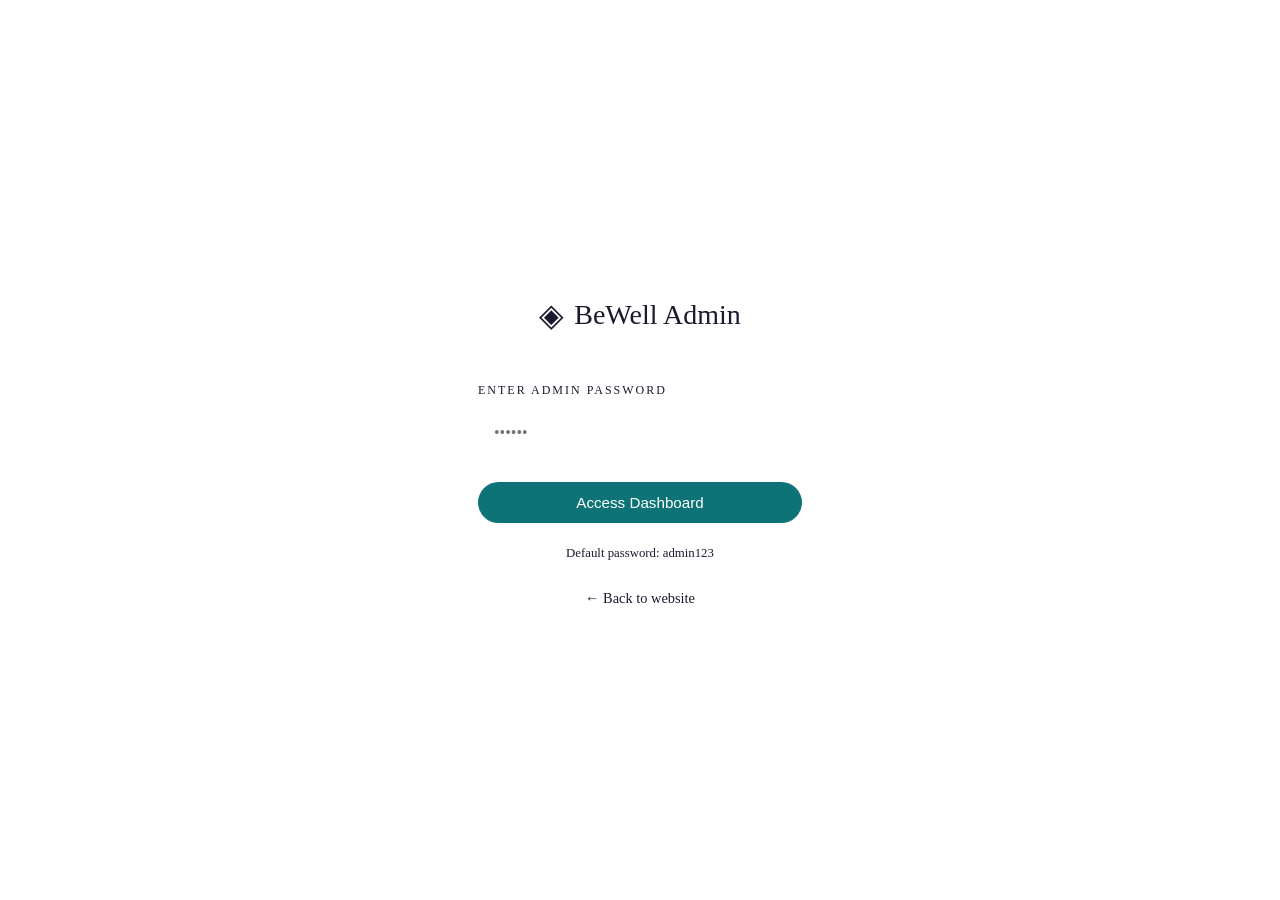
==== commit ee982120: "Redesign: Events pages now match editorial style with mobile optimization" ====
--- a/admin.html
+++ b/admin.html
@@ -6,7 +6,7 @@
     <title>Admin | Event Manager - BeWell</title>
     <link rel="preconnect" href="https://fonts.googleapis.com">
     <link rel="preconnect" href="https://fonts.gstatic.com" crossorigin>
-    <link href="https://fonts.googleapis.com/css2?family=Inter:wght@300;400;500;600;700&family=Playfair+Display:wght@400;500;600;700&display=swap" rel="stylesheet">
+    <link href="https://fonts.googleapis.com/css2?family=Cormorant+Garamond:ital,wght@0,400;0,500;0,600;1,400&family=Inter:wght@300;400;500&display=swap" rel="stylesheet">
     <link rel="stylesheet" href="styles.css">
     <link rel="stylesheet" href="admin.css">
 </head>
--- a/admin.css
+++ b/admin.css
@@ -1,10 +1,10 @@
 /* ========================================
-   Admin Dashboard Styles
+   Admin Dashboard Styles - Editorial
    ======================================== */
 
 .admin-body {
-    font-family: 'Inter', sans-serif;
-    background: #f5f7fa;
+    font-family: var(--font-sans);
+    background: var(--color-cream);
     min-height: 100vh;
 }
 
@@ -14,73 +14,79 @@
     display: flex;
     align-items: center;
     justify-content: center;
-    background: linear-gradient(135deg, var(--primary-color) 0%, var(--primary-dark) 100%);
+    background: var(--color-charcoal);
 }
 
 .login-container {
-    background: white;
+    background: var(--color-warm-white);
     padding: 48px;
-    border-radius: var(--radius-lg);
     width: 100%;
-    max-width: 400px;
-    box-shadow: var(--shadow-lg);
+    max-width: 420px;
+    margin: 20px;
 }
 
 .login-logo {
     display: flex;
     align-items: center;
     justify-content: center;
-    gap: 12px;
-    font-size: 1.5rem;
-    font-weight: 700;
-    color: var(--text-dark);
-    margin-bottom: 32px;
+    gap: 10px;
+    font-family: var(--font-serif);
+    font-size: 1.75rem;
+    font-weight: 500;
+    color: var(--color-charcoal);
+    margin-bottom: 40px;
 }
 
 .login-logo .logo-icon {
-    color: var(--primary-color);
+    color: var(--color-sage);
     font-size: 2rem;
 }
 
 .login-form .form-group {
-    margin-bottom: 20px;
+    margin-bottom: 24px;
 }
 
 .login-form label {
     display: block;
-    font-size: 0.875rem;
-    font-weight: 500;
-    color: var(--text-dark);
+    font-size: 0.75rem;
+    letter-spacing: 2px;
+    text-transform: uppercase;
+    color: var(--color-taupe);
     margin-bottom: 8px;
 }
 
 .login-form input {
     width: 100%;
-    padding: 14px 18px;
-    border: 2px solid var(--border-light);
-    border-radius: var(--radius-sm);
+    padding: 16px;
+    border: 1px solid var(--color-stone);
+    background: transparent;
     font-size: 1rem;
-    transition: var(--transition);
+    transition: var(--transition-smooth);
 }
 
 .login-form input:focus {
     outline: none;
-    border-color: var(--primary-color);
+    border-color: var(--color-charcoal);
 }
 
 .login-hint {
     text-align: center;
     font-size: 0.8rem;
-    color: var(--text-light);
-    margin-top: 16px;
+    color: var(--color-taupe);
+    margin-top: 20px;
 }
 
 .back-link {
     display: block;
     text-align: center;
     margin-top: 24px;
-    color: var(--primary-color);
-    font-weight: 500;
+    color: var(--color-sage);
+    font-size: 0.9rem;
+    transition: var(--transition-smooth);
+}
+
+.back-link:hover {
+    color: var(--color-forest);
 }
 
 /* Admin Dashboard */
@@ -91,9 +97,9 @@
 
 /* Sidebar */
 .admin-sidebar {
-    width: 260px;
-    background: var(--text-dark);
-    color: white;
+    width: 280px;
+    background: var(--color-charcoal);
+    color: var(--color-warm-white);
     display: flex;
     flex-direction: column;
     position: fixed;
@@ -104,7 +110,7 @@
 }
 
 .admin-sidebar-header {
-    padding: 24px;
+    padding: 32px 24px;
     border-bottom: 1px solid rgba(255,255,255,0.1);
 }
 
@@ -112,13 +118,14 @@
     display: flex;
     align-items: center;
     gap: 10px;
-    color: white;
-    font-size: 1.25rem;
-    font-weight: 700;
+    color: var(--color-warm-white);
+    font-family: var(--font-serif);
+    font-size: 1.35rem;
+    font-weight: 500;
 }
 
 .admin-logo .logo-icon {
-    color: var(--secondary-color);
+    color: var(--color-gold);
 }
 
 .admin-nav {
@@ -129,17 +136,18 @@
 .admin-nav-item {
     display: flex;
     align-items: center;
-    gap: 12px;
-    padding: 14px 24px;
-    color: rgba(255,255,255,0.7);
-    font-weight: 500;
-    transition: var(--transition);
+    gap: 14px;
+    padding: 16px 24px;
+    color: rgba(255,255,255,0.6);
+    font-size: 0.95rem;
+    font-weight: 400;
+    transition: var(--transition-smooth);
 }
 
 .admin-nav-item:hover,
 .admin-nav-item.active {
     background: rgba(255,255,255,0.1);
-    color: white;
+    color: var(--color-warm-white);
 }
 
 .admin-nav-item .nav-icon {
@@ -153,18 +161,18 @@
 
 .btn-logout {
     width: 100%;
-    padding: 12px;
+    padding: 14px;
     background: rgba(255,255,255,0.1);
     border: none;
-    border-radius: var(--radius-sm);
-    color: white;
-    font-weight: 500;
+    color: var(--color-warm-white);
+    font-size: 0.9rem;
+    font-weight: 400;
     cursor: pointer;
     display: flex;
     align-items: center;
     justify-content: center;
     gap: 8px;
-    transition: var(--transition);
+    transition: var(--transition-smooth);
 }
 
 .btn-logout:hover {
@@ -174,22 +182,24 @@
 /* Main Content */
 .admin-main {
     flex: 1;
-    margin-left: 260px;
-    padding: 32px;
+    margin-left: 280px;
+    padding: 40px;
 }
 
 .admin-header {
     display: flex;
     align-items: center;
     justify-content: space-between;
-    margin-bottom: 32px;
+    margin-bottom: 40px;
     padding-bottom: 24px;
-    border-bottom: 1px solid var(--border-light);
+    border-bottom: 1px solid var(--color-stone);
 }
 
 .admin-header h1 {
-    font-size: 1.75rem;
-    color: var(--text-dark);
+    font-family: var(--font-serif);
+    font-size: 2rem;
+    font-weight: 400;
+    color: var(--color-charcoal);
 }
 
 .admin-actions {
@@ -211,28 +221,29 @@
     display: grid;
     grid-template-columns: repeat(4, 1fr);
     gap: 24px;
-    margin-bottom: 32px;
+    margin-bottom: 40px;
 }
 
 .stat-card {
-    background: white;
-    padding: 24px;
-    border-radius: var(--radius-lg);
-    box-shadow: var(--shadow-sm);
+    background: var(--color-warm-white);
+    padding: 28px;
 }
 
 .stat-card .stat-label {
     display: block;
-    font-size: 0.875rem;
-    color: var(--text-light);
-    margin-bottom: 8px;
+    font-size: 0.75rem;
+    letter-spacing: 2px;
+    text-transform: uppercase;
+    color: var(--color-taupe);
+    margin-bottom: 12px;
 }
 
 .stat-card .stat-value {
     display: block;
-    font-size: 2rem;
-    font-weight: 700;
-    color: var(--text-dark);
+    font-family: var(--font-serif);
+    font-size: 2.5rem;
+    font-weight: 400;
+    color: var(--color-charcoal);
 }
 
 /* Filter Bar */
@@ -244,21 +255,25 @@
 
 .admin-filter-bar select,
 .admin-filter-bar input {
-    padding: 10px 16px;
-    border: 1px solid var(--border-light);
-    border-radius: var(--radius-sm);
+    padding: 12px 18px;
+    border: 1px solid var(--color-stone);
+    background: var(--color-warm-white);
     font-size: 0.95rem;
+    transition: var(--transition-smooth);
 }
 
 .admin-filter-bar input {
     min-width: 280px;
 }
 
+.admin-filter-bar input:focus {
+    outline: none;
+    border-color: var(--color-charcoal);
+}
+
 /* Admin Table */
 .admin-table-container {
-    background: white;
-    border-radius: var(--radius-lg);
-    box-shadow: var(--shadow-sm);
+    background: var(--color-warm-white);
     overflow: hidden;
 }
 
@@ -269,26 +284,26 @@
 
 .admin-table th,
 .admin-table td {
-    padding: 16px 20px;
+    padding: 18px 24px;
     text-align: left;
 }
 
 .admin-table th {
-    background: var(--bg-light);
-    font-weight: 600;
-    color: var(--text-dark);
-    font-size: 0.875rem;
+    background: var(--color-cream);
+    font-size: 0.7rem;
+    font-weight: 500;
+    letter-spacing: 2px;
     text-transform: uppercase;
-    letter-spacing: 0.5px;
+    color: var(--color-taupe);
 }
 
 .admin-table tbody tr {
-    border-bottom: 1px solid var(--border-light);
-    transition: var(--transition);
+    border-bottom: 1px solid var(--color-stone);
+    transition: var(--transition-smooth);
 }
 
 .admin-table tbody tr:hover {
-    background: var(--bg-light);
+    background: var(--color-cream);
 }
 
 .admin-table tbody tr:last-child {
@@ -299,51 +314,50 @@
 .event-cell {
     display: flex;
     align-items: center;
-    gap: 12px;
+    gap: 16px;
 }
 
 .event-cell-image {
-    width: 48px;
-    height: 48px;
-    border-radius: var(--radius-sm);
+    width: 56px;
+    height: 56px;
     object-fit: cover;
 }
 
 .event-cell-info h4 {
-    font-size: 0.95rem;
-    font-weight: 600;
-    color: var(--text-dark);
+    font-family: var(--font-serif);
+    font-size: 1.1rem;
+    font-weight: 400;
+    color: var(--color-charcoal);
     margin-bottom: 4px;
 }
 
 .event-cell-info span {
     font-size: 0.8rem;
-    color: var(--text-light);
+    color: var(--color-taupe);
 }
 
 /* Status Badge */
 .status-badge {
     display: inline-block;
-    padding: 6px 12px;
-    border-radius: 20px;
-    font-size: 0.75rem;
-    font-weight: 600;
+    padding: 8px 16px;
+    font-size: 0.7rem;
+    letter-spacing: 1.5px;
     text-transform: uppercase;
 }
 
 .status-badge.active {
-    background: rgba(13, 115, 119, 0.1);
-    color: var(--primary-color);
+    background: rgba(122, 139, 110, 0.15);
+    color: var(--color-forest);
 }
 
 .status-badge.sold-out {
-    background: rgba(255, 107, 107, 0.1);
-    color: var(--accent-color);
+    background: rgba(196, 167, 125, 0.2);
+    color: var(--color-charcoal);
 }
 
 .status-badge.cancelled {
     background: rgba(100, 100, 100, 0.1);
-    color: #666;
+    color: var(--color-taupe);
 }
 
 /* Action Buttons */
@@ -353,56 +367,54 @@
 }
 
 .btn-icon {
-    width: 36px;
-    height: 36px;
-    border-radius: var(--radius-sm);
-    border: none;
+    width: 40px;
+    height: 40px;
+    background: transparent;
+    border: 1px solid var(--color-stone);
     cursor: pointer;
     display: flex;
     align-items: center;
     justify-content: center;
     font-size: 1rem;
-    transition: var(--transition);
-}
-
-.btn-icon.edit {
-    background: rgba(13, 115, 119, 0.1);
-    color: var(--primary-color);
-}
-
-.btn-icon.edit:hover {
-    background: var(--primary-color);
-    color: white;
-}
-
-.btn-icon.delete {
-    background: rgba(255, 107, 107, 0.1);
-    color: var(--accent-color);
-}
-
-.btn-icon.delete:hover {
-    background: var(--accent-color);
-    color: white;
-}
-
-.btn-icon.view {
-    background: var(--bg-light);
-    color: var(--text-medium);
-}
-
-.btn-icon.view:hover {
-    background: var(--text-dark);
-    color: white;
+    transition: var(--transition-smooth);
+}
+
+.btn-icon:hover {
+    background: var(--color-charcoal);
+    border-color: var(--color-charcoal);
+    color: var(--color-warm-white);
 }
 
 /* Modal Styles */
+.modal {
+    position: fixed;
+    inset: 0;
+    background: rgba(44, 44, 42, 0.7);
+    display: flex;
+    align-items: center;
+    justify-content: center;
+    z-index: 2000;
+    opacity: 0;
+    visibility: hidden;
+    transition: var(--transition-smooth);
+    backdrop-filter: blur(4px);
+}
+
+.modal.active {
+    opacity: 1;
+    visibility: visible;
+}
+
 .admin-modal .modal-content {
+    background: var(--color-warm-white);
     max-height: 90vh;
     overflow-y: auto;
+    position: relative;
 }
 
 .modal-xlarge {
     max-width: 900px;
+    width: 90%;
 }
 
 .modal-small {
@@ -414,51 +426,54 @@
     display: flex;
     align-items: center;
     justify-content: space-between;
-    margin-bottom: 24px;
-    padding-bottom: 16px;
-    border-bottom: 1px solid var(--border-light);
+    margin-bottom: 32px;
+    padding-bottom: 20px;
+    border-bottom: 1px solid var(--color-stone);
 }
 
 .modal-header h2 {
-    font-size: 1.5rem;
-    color: var(--text-dark);
+    font-family: var(--font-serif);
+    font-size: 1.75rem;
+    font-weight: 400;
+    color: var(--color-charcoal);
 }
 
 .modal-actions {
     display: flex;
     gap: 12px;
     justify-content: flex-end;
-    margin-top: 32px;
+    margin-top: 40px;
     padding-top: 24px;
-    border-top: 1px solid var(--border-light);
+    border-top: 1px solid var(--color-stone);
 }
 
 .btn-danger {
-    padding: 12px 28px;
-    background: var(--accent-color);
-    color: white;
+    padding: 14px 32px;
+    background: var(--color-charcoal);
+    color: var(--color-warm-white);
     border: none;
-    border-radius: var(--radius-sm);
-    font-weight: 500;
+    font-size: 0.875rem;
+    letter-spacing: 1px;
+    text-transform: uppercase;
     cursor: pointer;
-    transition: var(--transition);
+    transition: var(--transition-smooth);
 }
 
 .btn-danger:hover {
-    background: #e55a5a;
+    background: #1a1a18;
 }
 
 /* Event Form */
 .event-form .form-grid {
     display: grid;
     grid-template-columns: 1fr 1fr;
-    gap: 32px;
+    gap: 40px;
 }
 
 .event-form .form-col {
     display: flex;
     flex-direction: column;
-    gap: 20px;
+    gap: 24px;
 }
 
 .event-form .form-group {
@@ -467,37 +482,37 @@
 
 .event-form label {
     display: block;
-    font-size: 0.875rem;
-    font-weight: 500;
-    color: var(--text-dark);
-    margin-bottom: 8px;
+    font-size: 0.75rem;
+    letter-spacing: 2px;
+    text-transform: uppercase;
+    color: var(--color-taupe);
+    margin-bottom: 10px;
 }
 
 .event-form input,
 .event-form select,
 .event-form textarea {
     width: 100%;
-    padding: 12px 16px;
-    border: 1px solid var(--border-light);
-    border-radius: var(--radius-sm);
-    font-size: 0.95rem;
+    padding: 14px 18px;
+    border: 1px solid var(--color-stone);
+    background: transparent;
+    font-size: 1rem;
     font-family: inherit;
-    transition: var(--transition);
+    transition: var(--transition-smooth);
 }
 
 .event-form input:focus,
 .event-form select:focus,
 .event-form textarea:focus {
     outline: none;
-    border-color: var(--primary-color);
-    box-shadow: 0 0 0 3px rgba(13, 115, 119, 0.1);
+    border-color: var(--color-charcoal);
 }
 
 .event-form small {
     display: block;
-    margin-top: 6px;
+    margin-top: 8px;
     font-size: 0.8rem;
-    color: var(--text-light);
+    color: var(--color-taupe);
 }
 
 /* Image Upload */
@@ -509,10 +524,9 @@
 
 .image-preview {
     width: 100%;
-    height: 180px;
-    background: var(--bg-light);
-    border: 2px dashed var(--border-light);
-    border-radius: var(--radius-sm);
+    height: 200px;
+    background: var(--color-cream);
+    border: 2px dashed var(--color-stone);
     display: flex;
     align-items: center;
     justify-content: center;
@@ -527,7 +541,7 @@
 }
 
 .preview-placeholder {
-    color: var(--text-light);
+    color: var(--color-taupe);
     font-size: 1rem;
 }
 
@@ -542,16 +556,15 @@
     display: flex;
     align-items: center;
     gap: 6px;
-    padding: 8px 14px;
-    background: var(--bg-light);
-    border-radius: 20px;
+    padding: 10px 16px;
+    background: var(--color-cream);
     font-size: 0.875rem;
     cursor: pointer;
-    transition: var(--transition);
+    transition: var(--transition-smooth);
 }
 
 .tag-checkbox:hover {
-    background: var(--border-light);
+    background: var(--color-stone);
 }
 
 .tag-checkbox input[type="checkbox"] {
@@ -563,15 +576,17 @@
 .checkbox-label {
     display: flex;
     align-items: center;
-    gap: 10px;
+    gap: 12px;
     cursor: pointer;
-    font-weight: 400 !important;
+    font-size: 0.95rem !important;
+    text-transform: none !important;
+    letter-spacing: 0 !important;
 }
 
 .checkbox-label input[type="checkbox"] {
     width: 20px;
     height: 20px;
-    accent-color: var(--primary-color);
+    accent-color: var(--color-sage);
 }
 
 /* Analytics Section */
@@ -582,16 +597,15 @@
 }
 
 .analytics-card {
-    background: white;
+    background: var(--color-warm-white);
     padding: 32px;
-    border-radius: var(--radius-lg);
-    box-shadow: var(--shadow-sm);
 }
 
 .analytics-card h3 {
-    font-size: 1.125rem;
-    margin-bottom: 24px;
-    color: var(--text-dark);
+    font-family: var(--font-serif);
+    font-size: 1.25rem;
+    margin-bottom: 28px;
+    color: var(--color-charcoal);
 }
 
 /* Bar Chart */
@@ -605,11 +619,10 @@
 
 .bar {
     width: 60px;
-    background: var(--primary-color);
-    border-radius: 4px 4px 0 0;
+    background: var(--color-sage);
     position: relative;
     opacity: 0.8;
-    transition: var(--transition);
+    transition: var(--transition-smooth);
 }
 
 .bar:hover {
@@ -618,11 +631,11 @@
 
 .bar span {
     position: absolute;
-    bottom: -25px;
+    bottom: -30px;
     left: 50%;
     transform: translateX(-50%);
     font-size: 0.875rem;
-    color: var(--text-medium);
+    color: var(--color-taupe);
 }
 
 /* Popular Types */
@@ -641,35 +654,33 @@
 .type-name {
     width: 100px;
     font-size: 0.95rem;
-    color: var(--text-medium);
+    color: var(--color-taupe);
 }
 
 .type-bar {
     flex: 1;
-    height: 12px;
-    background: var(--primary-color);
-    border-radius: 6px;
+    height: 10px;
+    background: var(--color-sage);
 }
 
 .type-value {
     width: 50px;
     text-align: right;
-    font-weight: 600;
-    color: var(--text-dark);
+    font-weight: 500;
+    color: var(--color-charcoal);
 }
 
 /* Settings */
 .settings-form {
     max-width: 500px;
-    background: white;
+    background: var(--color-warm-white);
     padding: 32px;
-    border-radius: var(--radius-lg);
-    box-shadow: var(--shadow-sm);
 }
 
 .settings-form h3 {
-    font-size: 1.25rem;
-    margin-bottom: 24px;
+    font-family: var(--font-serif);
+    font-size: 1.5rem;
+    margin-bottom: 28px;
 }
 
 /* Toast Container */
@@ -684,15 +695,15 @@
 }
 
 .toast {
-    background: white;
-    padding: 16px 24px;
-    border-radius: var(--radius-sm);
-    box-shadow: var(--shadow-lg);
-    display: flex;
-    align-items: center;
-    gap: 12px;
-    min-width: 280px;
+    background: var(--color-warm-white);
+    padding: 18px 28px;
+    box-shadow: 0 8px 32px rgba(0,0,0,0.15);
+    display: flex;
+    align-items: center;
+    gap: 14px;
+    min-width: 300px;
     animation: slideIn 0.3s ease;
+    border-left: 3px solid var(--color-sage);
 }
 
 @keyframes slideIn {
@@ -706,12 +717,8 @@
     }
 }
 
-.toast-success {
-    border-left: 4px solid var(--primary-color);
-}
-
 .toast-error {
-    border-left: 4px solid var(--accent-color);
+    border-left-color: var(--color-gold);
 }
 
 .toast-icon {
@@ -726,10 +733,28 @@
 .empty-state {
     text-align: center;
     padding: 60px 20px;
-    color: var(--text-light);
-}
-
-/* Responsive */
+    color: var(--color-taupe);
+}
+
+/* Mobile Menu Toggle */
+.mobile-menu-toggle {
+    display: none;
+    position: fixed;
+    top: 20px;
+    left: 20px;
+    z-index: 1001;
+    width: 48px;
+    height: 48px;
+    background: var(--color-charcoal);
+    border: none;
+    color: var(--color-warm-white);
+    font-size: 1.25rem;
+    cursor: pointer;
+}
+
+/* ========================================
+   Mobile Responsive
+   ======================================== */
 @media (max-width: 1200px) {
     .admin-stats {
         grid-template-columns: repeat(2, 1fr);
@@ -745,9 +770,16 @@
 }
 
 @media (max-width: 768px) {
+    .mobile-menu-toggle {
+        display: flex;
+        align-items: center;
+        justify-content: center;
+    }
+    
     .admin-sidebar {
         transform: translateX(-100%);
         transition: transform 0.3s ease;
+        width: 280px;
     }
     
     .admin-sidebar.open {
@@ -756,6 +788,7 @@
     
     .admin-main {
         margin-left: 0;
+        padding: 80px 20px 20px;
     }
     
     .admin-header {
@@ -764,36 +797,120 @@
         gap: 16px;
     }
     
+    .admin-header h1 {
+        font-size: 1.5rem;
+    }
+    
     .admin-actions {
         width: 100%;
+        flex-direction: column;
     }
     
     .admin-actions .btn-primary,
     .admin-actions .btn-secondary {
         flex: 1;
-    }
-    
+        width: 100%;
+        text-align: center;
+    }
+    
+    .admin-stats {
+        grid-template-columns: repeat(2, 1fr);
+        gap: 12px;
+    }
+    
+    .stat-card {
+        padding: 20px;
+    }
+    
+    .stat-value {
+        font-size: 1.75rem;
+    }
+    
+    .admin-filter-bar {
+        flex-direction: column;
+    }
+    
+    .admin-filter-bar input {
+        min-width: auto;
+        width: 100%;
+    }
+    
+    .admin-table-container {
+        overflow-x: auto;
+        -webkit-overflow-scrolling: touch;
+    }
+    
+    .admin-table {
+        min-width: 800px;
+    }
+    
+    .modal-content {
+        width: 95%;
+        padding: 24px;
+        max-height: 85vh;
+    }
+    
+    .modal-xlarge {
+        max-width: 100%;
+    }
+    
+    .modal-actions {
+        flex-direction: column;
+    }
+    
+    .modal-actions button {
+        width: 100%;
+    }
+    
+    .login-container {
+        padding: 32px 24px;
+        margin: 20px;
+    }
+    
+    .tags-selector {
+        gap: 8px;
+    }
+    
+    .tag-checkbox {
+        padding: 8px 12px;
+        font-size: 0.8rem;
+    }
+}
+
+@media (max-width: 480px) {
     .admin-stats {
         grid-template-columns: 1fr;
     }
     
-    .admin-filter-bar {
+    .admin-nav-item {
+        padding: 14px 20px;
+        font-size: 0.9rem;
+    }
+    
+    .image-preview {
+        height: 160px;
+    }
+    
+    .toast {
+        min-width: auto;
+        width: 90%;
+        left: 5%;
+        right: 5%;
+        transform: translateY(100px);
+    }
+    
+    .toast.show {
+        transform: translateY(0);
+    }
+    
+    .event-cell {
         flex-direction: column;
-    }
-    
-    .admin-filter-bar input {
-        min-width: auto;
-    }
-    
-    .admin-table-container {
-        overflow-x: auto;
-    }
-    
-    .modal-actions {
-        flex-direction: column;
-    }
-    
-    .modal-actions button {
+        align-items: flex-start;
+        gap: 8px;
+    }
+    
+    .event-cell-image {
         width: 100%;
-    }
-}
+        height: 120px;
+    }
+}
